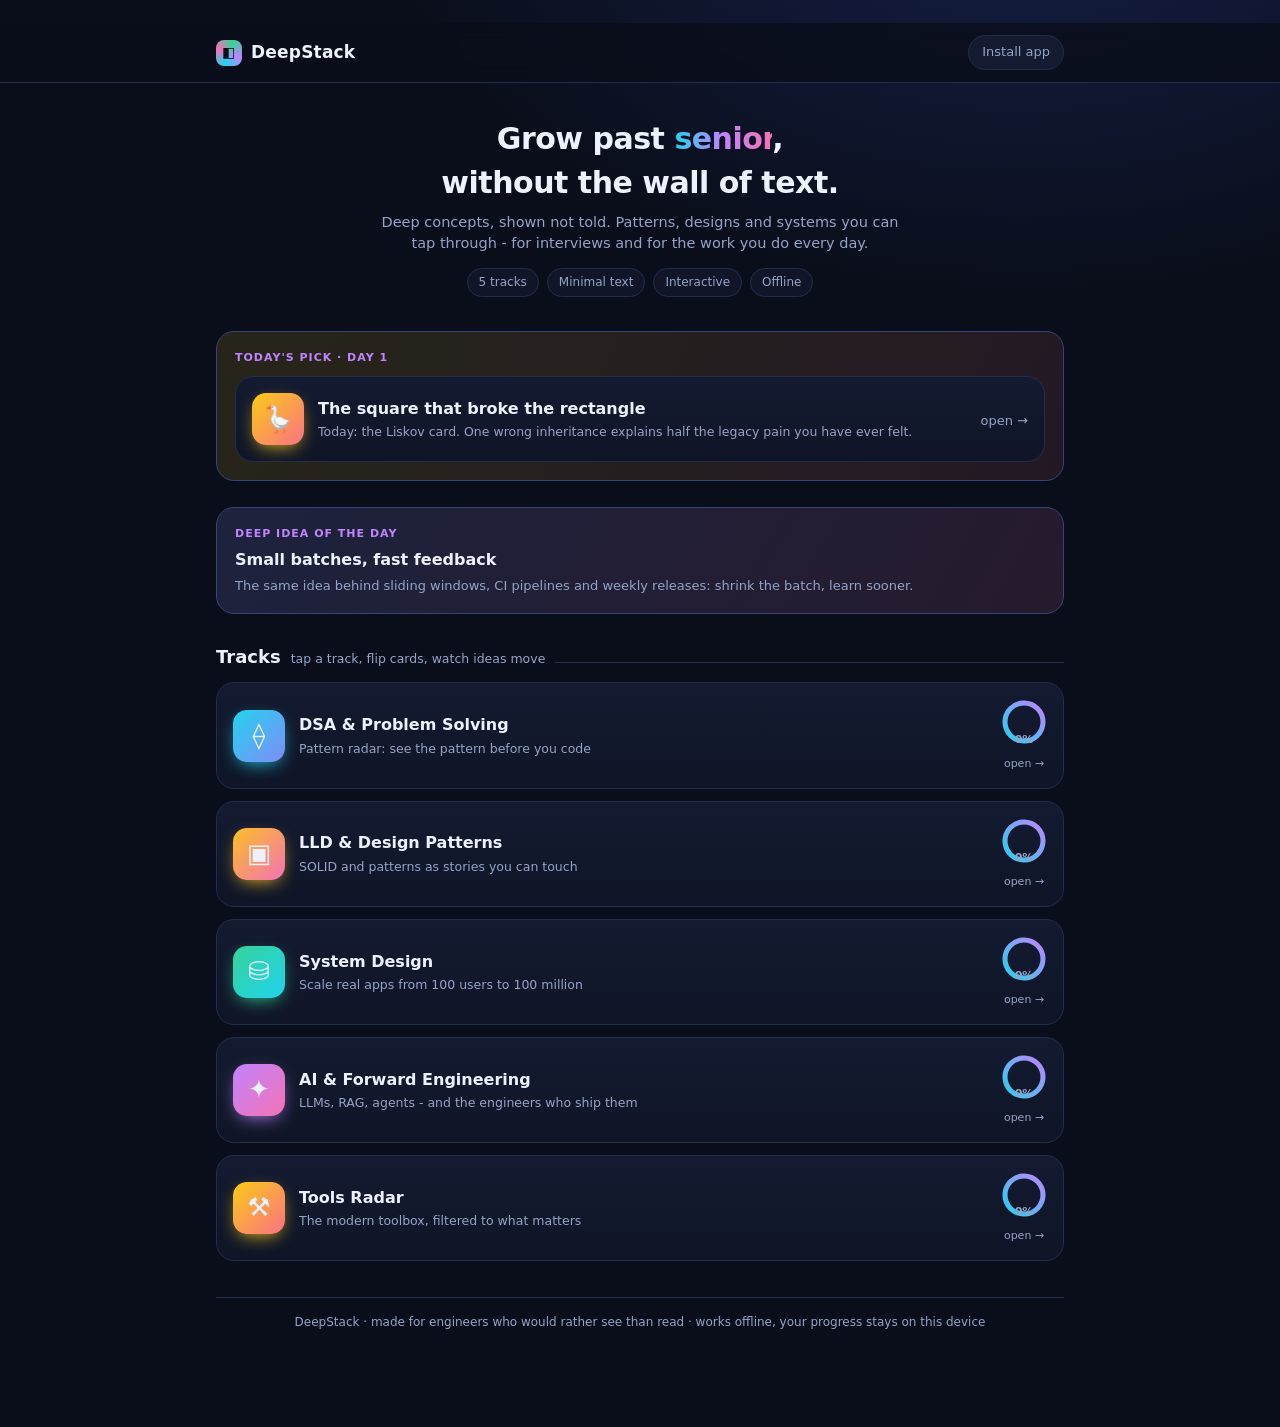
==== index.html @ 178b43e0 "DeepStack v1: visual career PWA for senior engineers" ====
<!doctype html><html lang="en"><head>
<meta charset="utf-8"><meta name="viewport" content="width=device-width,initial-scale=1,viewport-fit=cover">
<title>DeepStack - grow past senior, visually</title>
<meta name="description" content="A visual, minimal-text companion for senior software engineers: DSA patterns, low-level design, system design, AI engineering and the tools that matter.">
<meta name="theme-color" content="#0a0e1a">
<link rel="manifest" href="manifest.webmanifest">
<link rel="icon" href="icons/icon-192.png">
<link rel="apple-touch-icon" href="icons/icon-192.png">
<link rel="stylesheet" href="css/styles.css">
</head><body>
<svg width="0" height="0"><defs><linearGradient id="grad" x1="0" y1="0" x2="1" y2="1">
<stop offset="0" stop-color="#22d3ee"/><stop offset="1" stop-color="#c084fc"/></linearGradient></defs></svg>
<header class="top"><div class="topin">
  <div class="brand"><span class="logo">◧</span>DeepStack</div>
  <div class="sp"></div>
  <button class="pillbtn" id="installbtn">Install app</button>
</div></header>
<main class="wrap">
  <section class="hero">
    <h1>Grow past <span class="g">senior</span>,<br>without the wall of text.</h1>
    <p>Deep concepts, shown not told. Patterns, designs and systems you can tap through - for interviews and for the work you do every day.</p>
    <div class="badges"><span class="badge">5 tracks</span><span class="badge">Minimal text</span><span class="badge">Interactive</span><span class="badge">Offline</span></div>
  </section>

  <div class="deepbanner" id="dailypick" style="background:linear-gradient(120deg,rgba(250,204,21,.12),rgba(251,113,133,.10))"></div>

  <div class="deepbanner" id="idea">
    <div class="k">Deep idea of the day</div>
    <div class="v" id="ideaV"></div>
    <div class="s" id="ideaS"></div>
  </div>

  <div class="st"><h2>Tracks</h2><span class="hint">tap a track, flip cards, watch ideas move</span><div class="line"></div></div>
  <div class="tracks" id="tracks"></div>

  <div class="footer">DeepStack · made for engineers who would rather see than read · works offline, your progress stays on this device</div>
</main>
<script src="js/app.js"></script>
<script src="js/daily.js"></script>
<script>
const TRACKS=[
 {p:'dsa.html',k:'dsa',n:17,g:['#22d3ee','#818cf8'],i:'⟠',t:'DSA & Problem Solving',d:'Pattern radar: see the pattern before you code'},
 {p:'lld.html',k:'lld',n:18,g:['#fbbf24','#f472b6'],i:'▣',t:'LLD & Design Patterns',d:'SOLID and patterns as stories you can touch'},
 {p:'sd.html',k:'sd',n:17,g:['#34d399','#22d3ee'],i:'⛁',t:'System Design',d:'Scale real apps from 100 users to 100 million'},
 {p:'ai.html',k:'ai',n:20,g:['#c084fc','#f472b6'],i:'✦',t:'AI & Forward Engineering',d:'LLMs, RAG, agents - and the engineers who ship them'},
 {p:'tools.html',k:'tools',n:19,g:['#facc15','#fb7185'],i:'⚒',t:'Tools Radar',d:'The modern toolbox, filtered to what matters'}
];
document.getElementById('tracks').innerHTML=TRACKS.map(t=>`
 <a class="tcard" style="--g1:${t.g[0]};--g2:${t.g[1]}" href="${t.p}">
   <span class="glyph">${t.i}</span>
   <span><span class="tt">${t.t}</span><div class="ds">${t.d}</div></span>
   <span class="meta"><span class="ringwrap" data-page="${t.k}" data-total="${t.n}">
     <svg class="ring" viewBox="0 0 46 46"><circle class="bgc" cx="23" cy="23" r="19"/><circle class="fgc" cx="23" cy="23" r="19"/></svg>
     <span class="pct">0%</span></span><div class="go">open →</div></span>
 </a>`).join('');

const IDEAS=[
 ['Names are the cheapest design tool','If you cannot name a function crisply, you do not yet know what it does. Rename until the code explains itself.'],
 ['Every system is a cache of a slower truth','Database caches, CDNs, memoization, even your own mental models. Ask: what truth is this caching, and how stale can it be?'],
 ['Complexity cannot be deleted, only moved','Good design chooses where complexity lives: in one well-tested module, not smeared across forty call sites.'],
 ['Big-O is about what you can ignore','Constants die at scale. So do extra passes. Ask what grows, and keep only that.'],
 ['A queue is a shock absorber','Traffic spikes are physics. Queues convert bursts your system cannot survive into a rate it can.'],
 ['The pattern finds you','Interview problems are old friends in costume. Sort the costumes into a dozen wardrobes and most rooms become familiar.'],
 ['Write code for the reader at 2 AM','That reader is future you, on call, tired. Cleverness is a debt they must repay with interest.'],
 ['Interfaces are promises','A small, honest interface beats a large, hopeful one. Every method you expose is a promise you must keep.'],
 ['Measure, then optimize','A profiler answer beats an hour of intuition. Bottlenecks hide where you are not looking.'],
 ['Agents are loops, not magic','An LLM agent is observe, think, act, repeat. Design the loop and the tools; the intelligence comes with the model.'],
 ['Fallbacks are features','Every dependency fails eventually. Systems that degrade gracefully look like genius on incident day.'],
 ['Small batches, fast feedback','The same idea behind sliding windows, CI pipelines and weekly releases: shrink the batch, learn sooner.']
];
const d=new Date(); const pick=IDEAS[(d.getFullYear()*372+d.getMonth()*31+d.getDate())%IDEAS.length];
ideaV.textContent=pick[0]; ideaS.textContent=pick[1];
</script>
</body></html>
---- css/styles.css ----
/* DeepStack - visual, minimal-text learning PWA */
:root{
  --bg:#0a0e1a; --bg2:#0f1526; --card:#141b31; --card2:#1a2340;
  --ink:#eef2ff; --dim:#94a3c7; --line:#232d4d;
  --dsa1:#22d3ee; --dsa2:#818cf8;
  --lld1:#fbbf24; --lld2:#f472b6;
  --sd1:#34d399; --sd2:#22d3ee;
  --ai1:#c084fc; --ai2:#f472b6;
  --tl1:#facc15; --tl2:#fb7185;
}
*{box-sizing:border-box;margin:0;padding:0}
html{-webkit-text-size-adjust:100%}
body{background:radial-gradient(1200px 800px at 80% -10%,#16204a 0%,var(--bg) 55%);color:var(--ink);font-family:system-ui,-apple-system,"Segoe UI",Roboto,sans-serif;min-height:100vh;line-height:1.45}
a{color:inherit;text-decoration:none}
button{font:inherit;color:inherit;background:none;border:none;cursor:pointer}
.wrap{max-width:880px;margin:0 auto;padding:0 16px 96px}

/* header */
.top{position:sticky;top:0;z-index:20;backdrop-filter:blur(10px);background:rgba(10,14,26,.82);border-bottom:1px solid var(--line)}
.topin{max-width:880px;margin:0 auto;display:flex;align-items:center;gap:10px;padding:12px 16px}
.brand{display:flex;align-items:center;gap:9px;font-weight:800;font-size:17px;letter-spacing:.2px}
.brand .logo{width:26px;height:26px;border-radius:8px;background:conic-gradient(from 200deg,var(--dsa1),var(--lld2),var(--sd1),var(--ai1),var(--dsa1));display:grid;place-items:center;color:#0a0e1a;font-size:14px;font-weight:900}
.top .sp{flex:1}
.pillbtn{border:1px solid var(--line);background:var(--card);border-radius:999px;padding:7px 13px;font-size:13px;color:var(--dim)}
.pillbtn:hover{color:var(--ink);border-color:#3a4a7d}

/* hero */
.hero{padding:34px 0 8px;text-align:center}
.hero h1{font-size:30px;font-weight:900;letter-spacing:-.5px}
.hero h1 .g{background:linear-gradient(90deg,var(--dsa1),var(--ai1),var(--lld2));-webkit-background-clip:text;background-clip:text;color:transparent}
.hero p{color:var(--dim);margin-top:8px;font-size:14.5px;max-width:520px;margin-inline:auto}
.hero .badges{display:flex;gap:8px;justify-content:center;flex-wrap:wrap;margin-top:14px}
.badge{font-size:12px;color:var(--dim);border:1px solid var(--line);border-radius:999px;padding:5px 11px;background:rgba(20,27,49,.6)}

/* section titles */
.st{display:flex;align-items:baseline;gap:10px;margin:30px 0 12px}
.st h2{font-size:18px;font-weight:800}
.st .hint{color:var(--dim);font-size:12.5px}
.st .line{flex:1;height:1px;background:var(--line)}

/* track cards (home) */
.tracks{display:grid;gap:12px;grid-template-columns:1fr}
.tcard{position:relative;display:flex;gap:14px;align-items:center;background:linear-gradient(180deg,var(--card),var(--bg2));border:1px solid var(--line);border-radius:18px;padding:16px;overflow:hidden;transition:transform .15s,border-color .15s}
.tcard:hover{transform:translateY(-2px);border-color:#3a4a7d}
.tcard .glyph{width:52px;height:52px;flex:none;border-radius:14px;display:grid;place-items:center;font-size:26px;background:linear-gradient(135deg,var(--g1),var(--g2));box-shadow:0 6px 18px -6px var(--g1)}
.tcard .tt{font-weight:800;font-size:16px}
.tcard .ds{color:var(--dim);font-size:12.5px;margin-top:3px}
.tcard .meta{margin-left:auto;text-align:center;flex:none}
.ring{width:46px;height:46px;transform:rotate(-90deg)}
.ring .bgc{stroke:var(--line);fill:none;stroke-width:5}
.ring .fgc{stroke:url(#grad);fill:none;stroke-width:5;stroke-linecap:round}
.ringwrap{position:relative;width:46px;height:46px}
.ringwrap .pct{position:absolute;inset:0;display:grid;place-items:center;font-size:11px;font-weight:800;color:var(--dim)}
.tcard .go{color:var(--dim);font-size:11px;margin-top:4px}

/* generic grid + flip cards */
.grid{display:grid;gap:12px;grid-template-columns:repeat(auto-fill,minmax(250px,1fr))}
.fcard{perspective:900px;min-height:148px;cursor:pointer;position:relative}
.fcard .inner{position:relative;width:100%;height:100%;min-height:inherit;transition:transform .5s cubic-bezier(.2,.7,.3,1);transform-style:preserve-3d}
.fcard.flipped .inner{transform:rotateY(180deg)}
.face{position:absolute;inset:0;backface-visibility:hidden;-webkit-backface-visibility:hidden;border-radius:16px;border:1px solid var(--line);padding:14px;display:flex;flex-direction:column;gap:8px;background:linear-gradient(180deg,var(--card),var(--bg2))}
.face.back{transform:rotateY(180deg);background:linear-gradient(180deg,var(--card2),var(--bg2));border-color:#35447a}
.face .ic{font-size:26px}
.face .h{font-weight:800;font-size:14.5px}
.face .s{color:var(--dim);font-size:12.5px}
.face .deep{margin-top:auto;font-size:12px;color:#ffd166;font-weight:700}
.face.back .b{font-size:13px;color:var(--ink)}
.face.back .deep2{margin-top:auto;font-size:12.5px;color:#7ef9c6;font-weight:600}
.fcard .tap{position:absolute;right:10px;top:10px;font-size:10px;color:var(--dim);border:1px solid var(--line);border-radius:99px;padding:2px 7px;z-index:2}
.tag{display:inline-block;font-size:10.5px;font-weight:700;letter-spacing:.4px;text-transform:uppercase;padding:2px 8px;border-radius:99px;background:linear-gradient(90deg,var(--g1,var(--dsa1)),var(--g2,var(--dsa2)));color:#0a0e1a;width:fit-content}

/* interactive panel */
.panel{background:linear-gradient(180deg,var(--card),var(--bg2));border:1px solid var(--line);border-radius:18px;padding:16px;margin:12px 0}
.panel h3{font-size:15px;font-weight:800;margin-bottom:4px}
.panel .sub{color:var(--dim);font-size:12.5px;margin-bottom:12px}
.ctr{display:flex;gap:8px;flex-wrap:wrap;margin-top:12px}
.btn{border-radius:12px;padding:9px 15px;font-weight:700;font-size:13px;background:linear-gradient(90deg,var(--g1,var(--dsa1)),var(--g2,var(--dsa2)));color:#0a0e1a}
.btn.ghost{background:var(--card2);color:var(--ink);border:1px solid var(--line)}
.btn:disabled{opacity:.45;cursor:default}
.stage{background:#0b1122;border:1px solid var(--line);border-radius:14px;padding:14px;min-height:150px;position:relative;overflow:hidden}
.caption{margin-top:10px;font-size:13px;color:var(--ink);min-height:36px}
.caption b{color:#ffd166}

/* array bars (DSA) */
.bars{display:flex;align-items:flex-end;gap:6px;height:130px;justify-content:center}
.bar{flex:1;max-width:44px;border-radius:7px 7px 3px 3px;background:linear-gradient(180deg,var(--dsa1),var(--dsa2));opacity:.45;position:relative;transition:height .35s,opacity .3s,background .3s;display:flex;align-items:flex-start;justify-content:center}
.bar span{position:absolute;top:-20px;font-size:11px;color:var(--dim)}
.bar.in{opacity:1}
.bar.hot{background:linear-gradient(180deg,#fbbf24,#f472b6);opacity:1}
.bar.found{background:linear-gradient(180deg,#34d399,#22d3ee);opacity:1}
.ptr{position:absolute;bottom:-24px;font-size:10px;font-weight:800;color:#0a0e1a;padding:1px 7px;border-radius:99px;background:#ffd166}

/* quiz */
.quiz .q{font-weight:700;font-size:14.5px;margin-bottom:10px}
.quiz .opt{display:block;width:100%;text-align:left;background:var(--card2);border:1px solid var(--line);border-radius:12px;padding:11px 13px;margin-bottom:8px;font-size:13.5px;transition:border-color .15s}
.quiz .opt:hover{border-color:#3a4a7d}
.quiz .opt.ok{border-color:#34d399;background:rgba(52,211,153,.12)}
.quiz .opt.no{border-color:#fb7185;background:rgba(251,113,133,.12)}
.quiz .fb{font-size:12.5px;color:var(--dim);min-height:20px;margin:2px 0 8px}
.quiz .score{font-size:13px;font-weight:700;color:#ffd166}

/* stepper diagram (system design) */
.flow{display:flex;flex-wrap:wrap;gap:10px;align-items:center;justify-content:center;padding:8px 0}
.node{background:var(--card2);border:1.5px solid var(--line);border-radius:12px;padding:9px 12px;font-size:12.5px;font-weight:700;text-align:center;min-width:78px;transition:all .3s;opacity:.25;transform:scale(.94)}
.node.on{opacity:1;transform:scale(1);border-color:var(--sd1);box-shadow:0 0 18px -6px var(--sd1)}
.node.new{animation:pop .45s}
.arrow{color:var(--dim);font-size:16px;opacity:.25}
.arrow.on{opacity:1}
@keyframes pop{0%{transform:scale(.6)}70%{transform:scale(1.08)}100%{transform:scale(1)}}

/* chips */
.chips{display:flex;gap:8px;flex-wrap:wrap;margin:10px 0}
.chip{border:1px solid var(--line);background:var(--card);color:var(--dim);border-radius:999px;padding:6px 13px;font-size:12.5px;font-weight:600}
.chip.on{background:linear-gradient(90deg,var(--g1,var(--ai1)),var(--g2,var(--ai2)));color:#0a0e1a;border-color:transparent}

/* list rows */
.rows{display:grid;gap:10px}
.row{display:flex;gap:12px;align-items:center;background:linear-gradient(180deg,var(--card),var(--bg2));border:1px solid var(--line);border-radius:14px;padding:12px 14px}
.row .ic{font-size:22px;flex:none}
.row .h{font-weight:700;font-size:14px}
.row .s{color:var(--dim);font-size:12.5px}

/* deep idea banner */
.deepbanner{margin:26px 0 6px;border-radius:18px;padding:18px;background:linear-gradient(120deg,rgba(129,140,248,.16),rgba(244,114,182,.12));border:1px solid #35447a}
.deepbanner .k{font-size:11px;font-weight:800;letter-spacing:1px;text-transform:uppercase;color:var(--ai1)}
.deepbanner .v{font-size:16px;font-weight:800;margin-top:6px}
.deepbanner .s{color:var(--dim);font-size:13px;margin-top:5px}

.footer{margin-top:36px;padding-top:16px;border-top:1px solid var(--line);color:var(--dim);font-size:12px;text-align:center}
.toast{position:fixed;left:50%;bottom:22px;transform:translateX(-50%);background:#1e293f;border:1px solid var(--line);padding:10px 16px;border-radius:99px;font-size:13px;z-index:50;box-shadow:0 8px 30px rgba(0,0,0,.5)}

@media (max-width:520px){
  .hero h1{font-size:25px}
  .tcard .ds{display:none}
}

/* FAQ accordion */
.faq{background:linear-gradient(180deg,var(--card),var(--bg2));border:1px solid var(--line);border-radius:14px;margin-bottom:10px;overflow:hidden}
.faq-q{width:100%;display:flex;gap:10px;align-items:center;text-align:left;padding:13px 14px;font-weight:700;font-size:13.5px}
.faq-q .pm{margin-left:auto;color:var(--dim);font-size:16px;flex:none}
.faq-q .qn{color:var(--g1,var(--dsa1));font-weight:800;flex:none}
.faq-a{max-height:0;overflow:hidden;transition:max-height .3s ease}
.faq-a .in{padding:0 14px 14px;font-size:13px;color:var(--ink)}
.faq-a .in .use{color:#7ef9c6;font-size:12px;margin-top:6px;font-weight:600}
.faq.open{border-color:#35447a}

/* token rainbow (AI) */
.tokout{line-height:2.1;font-size:14px;word-break:break-word}
.tok{display:inline-block;border-radius:7px;padding:2px 7px;margin:2px;font-weight:600;color:#0a0e1a}
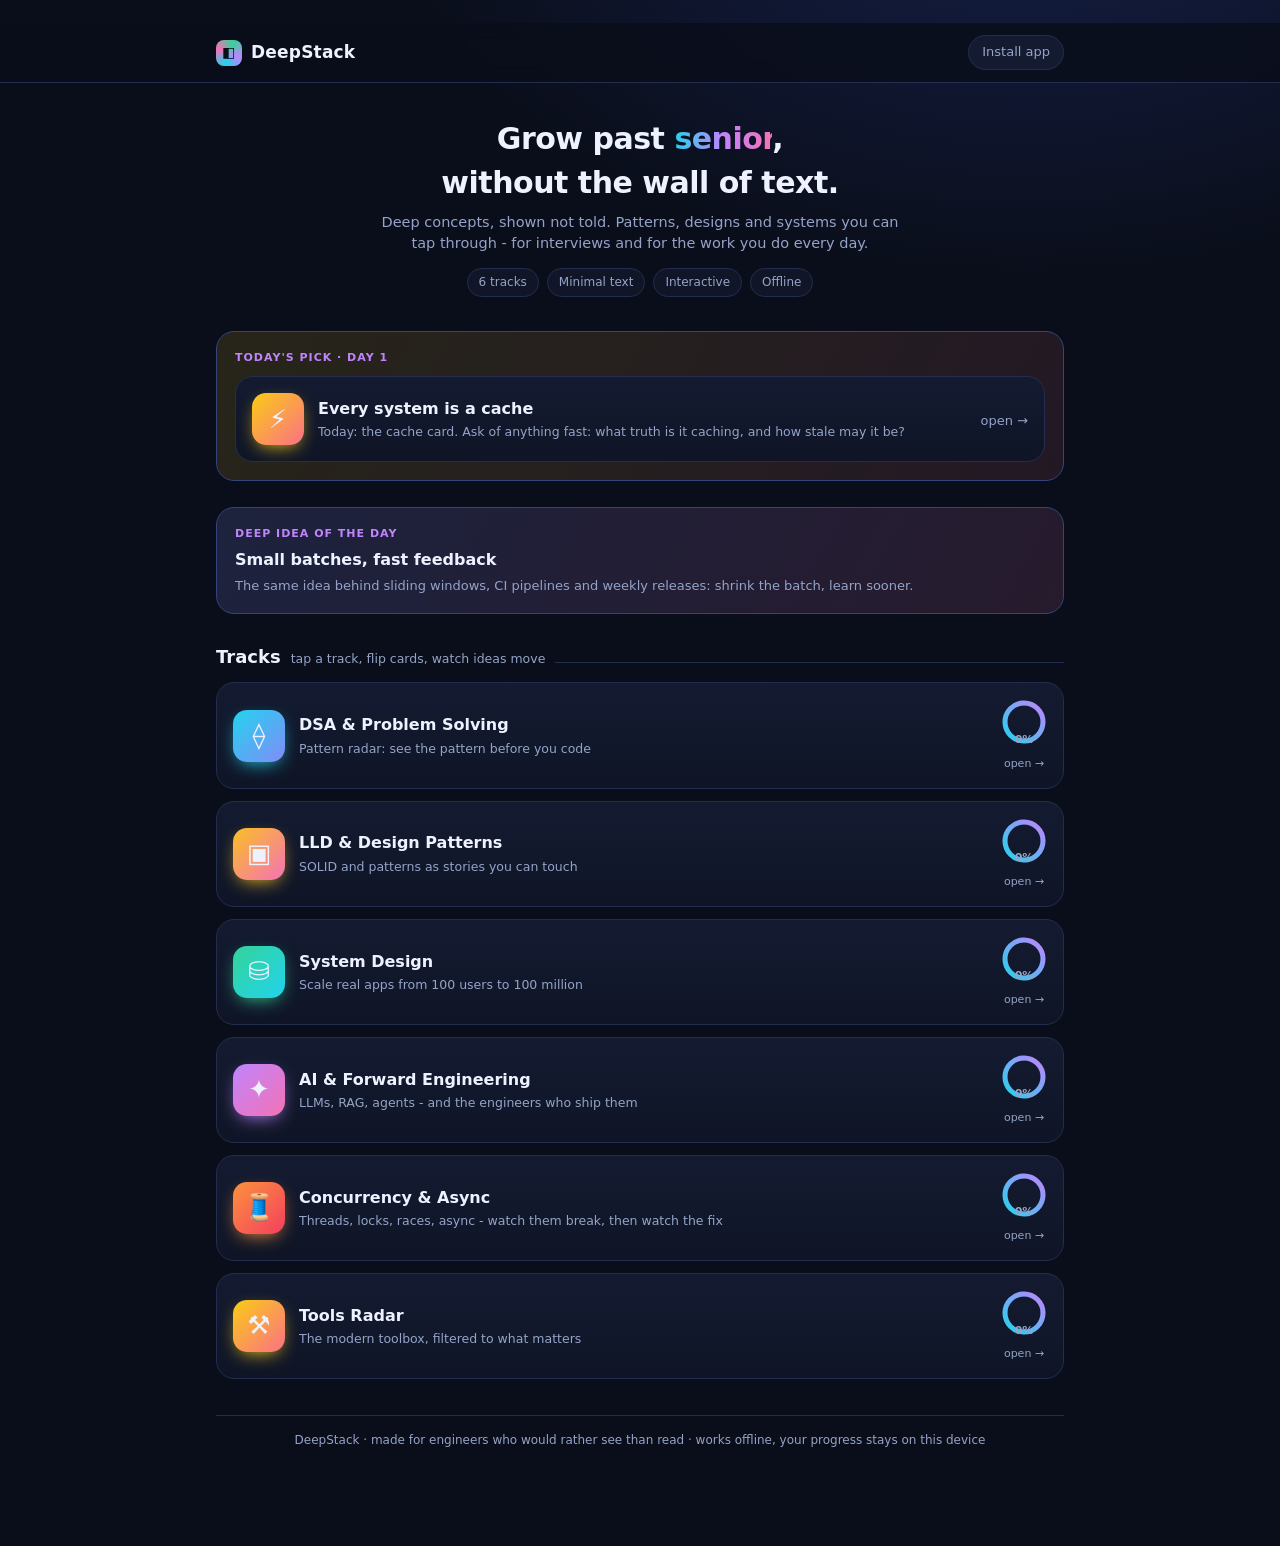
==== commit 31911883: "Add Concurrency & Async track: race, sync-vs-async and deadlock live demos" ====
--- a/index.html
+++ b/index.html
@@ -19,7 +19,7 @@
   <section class="hero">
     <h1>Grow past <span class="g">senior</span>,<br>without the wall of text.</h1>
     <p>Deep concepts, shown not told. Patterns, designs and systems you can tap through - for interviews and for the work you do every day.</p>
-    <div class="badges"><span class="badge">5 tracks</span><span class="badge">Minimal text</span><span class="badge">Interactive</span><span class="badge">Offline</span></div>
+    <div class="badges"><span class="badge">6 tracks</span><span class="badge">Minimal text</span><span class="badge">Interactive</span><span class="badge">Offline</span></div>
   </section>
 
   <div class="deepbanner" id="dailypick" style="background:linear-gradient(120deg,rgba(250,204,21,.12),rgba(251,113,133,.10))"></div>
@@ -43,6 +43,7 @@
  {p:'lld.html',k:'lld',n:18,g:['#fbbf24','#f472b6'],i:'▣',t:'LLD & Design Patterns',d:'SOLID and patterns as stories you can touch'},
  {p:'sd.html',k:'sd',n:17,g:['#34d399','#22d3ee'],i:'⛁',t:'System Design',d:'Scale real apps from 100 users to 100 million'},
  {p:'ai.html',k:'ai',n:20,g:['#c084fc','#f472b6'],i:'✦',t:'AI & Forward Engineering',d:'LLMs, RAG, agents - and the engineers who ship them'},
+ {p:'concurrency.html',k:'conc',n:21,g:['#fb923c','#f43f5e'],i:'🧵',t:'Concurrency & Async',d:'Threads, locks, races, async - watch them break, then watch the fix'},
  {p:'tools.html',k:'tools',n:19,g:['#facc15','#fb7185'],i:'⚒',t:'Tools Radar',d:'The modern toolbox, filtered to what matters'}
 ];
 document.getElementById('tracks').innerHTML=TRACKS.map(t=>`
